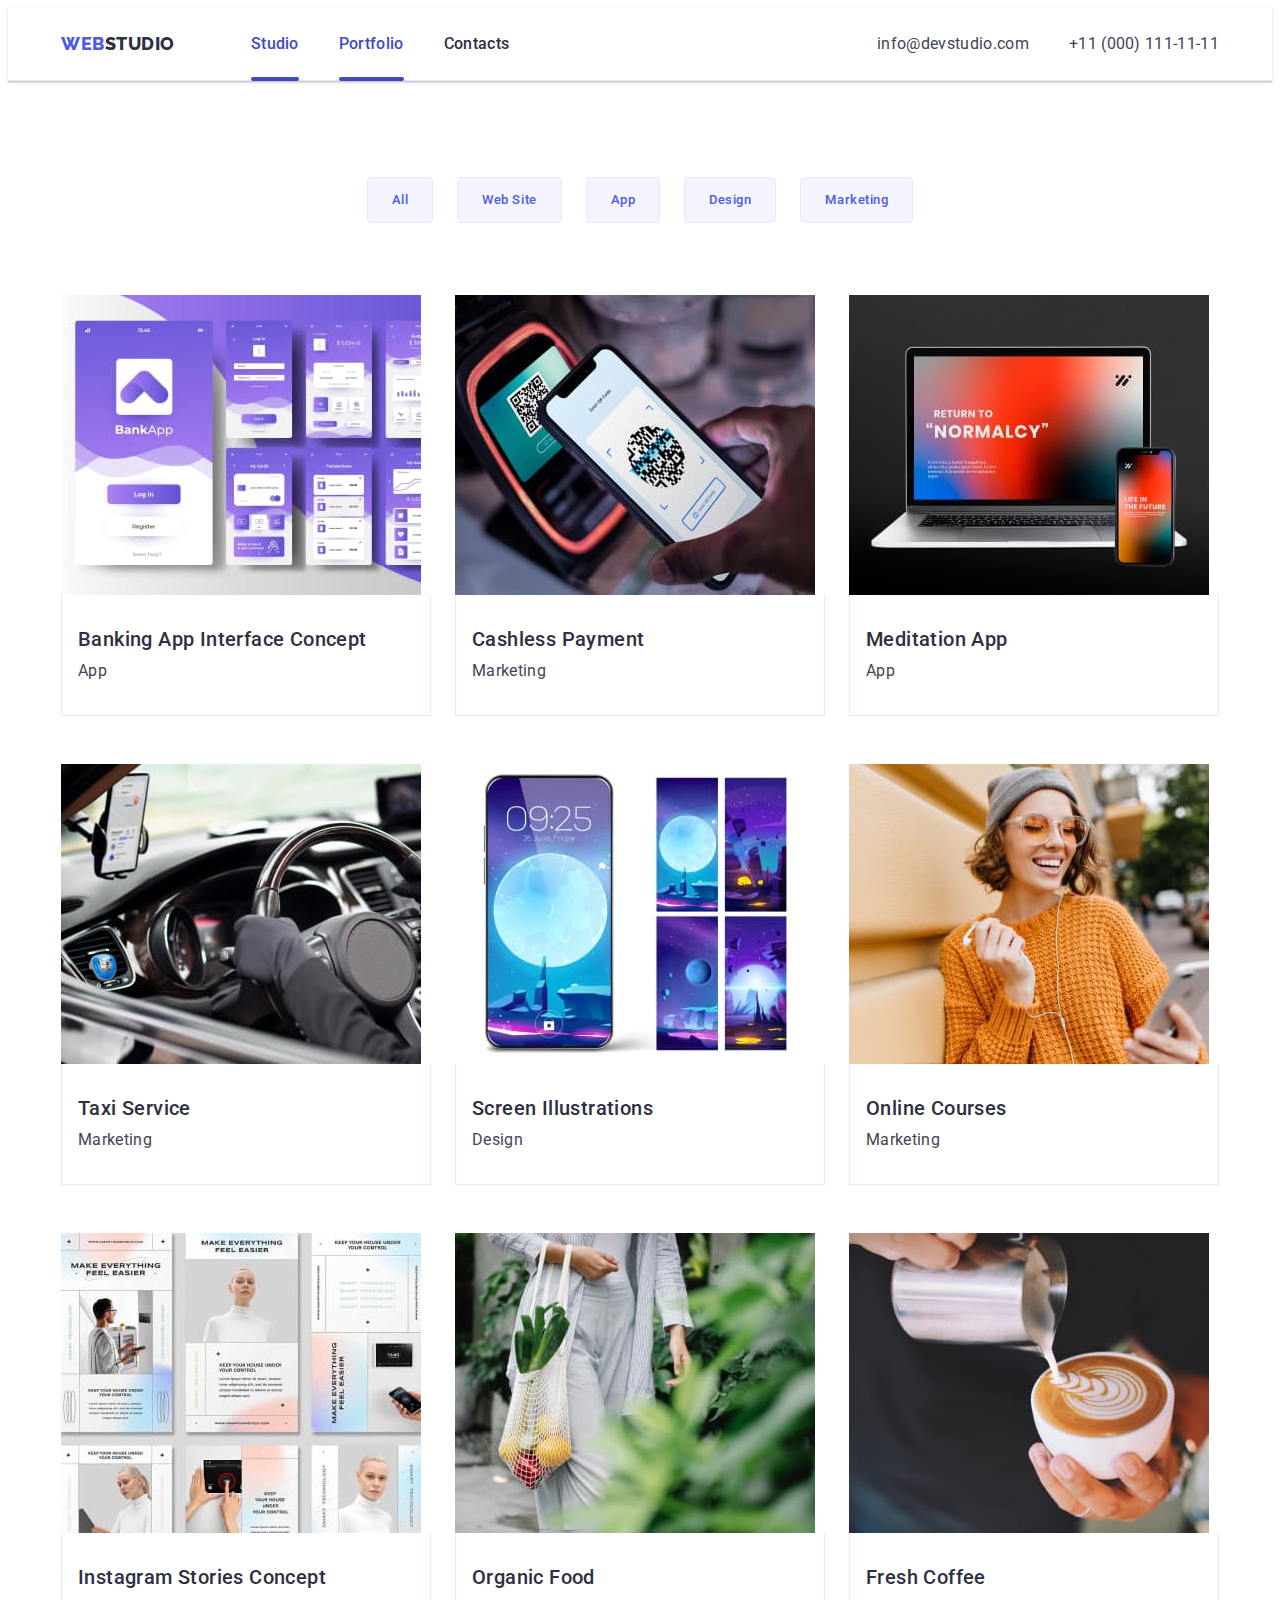
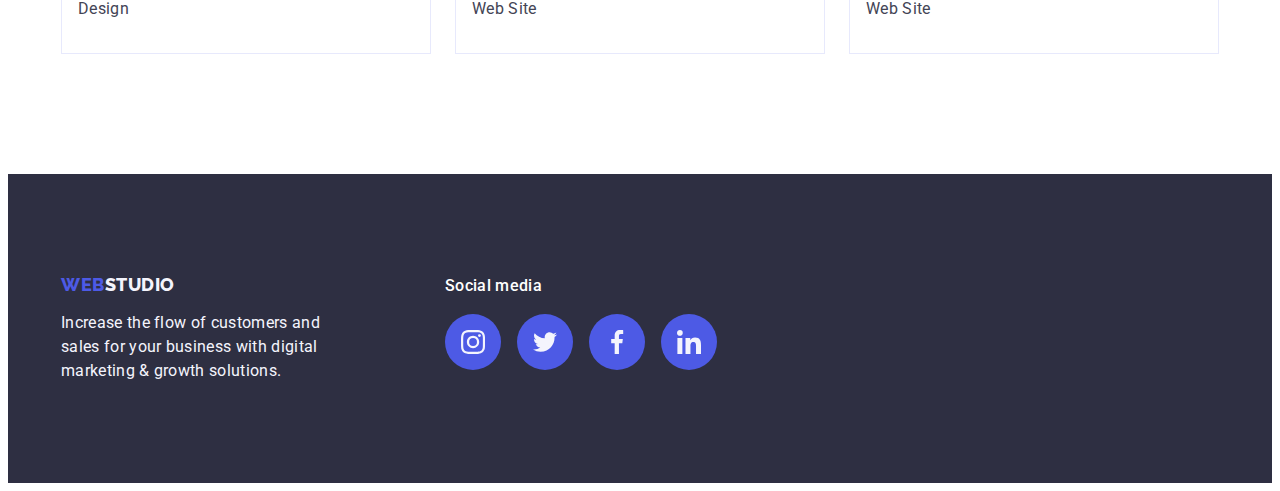
==== portfolio.html @ d02c5060 "Initial commit" ====
<!DOCTYPE html>
<html lang="en">
  <head>
    <meta charset="UTF-8" />
    <meta http-equiv="X-UA-Compatible" content="IE=edge" />
    <meta name="viewport" content="width=device-width, initial-scale=1.0" />
    <title>Web Studio</title>
    <link rel="preconnect" href="https://fonts.googleapis.com" />
    <link rel="preconnect" href="https://fonts.gstatic.com" crossorigin />
    <link
      href="https://fonts.googleapis.com/css2?family=Raleway:wght@800&family=Roboto:wght@400;500;700;900&display=swap"
      rel="stylesheet"
    />
    <link
      rel="stylesheet"
      href="https://cdnjs.cloudflare.com/ajax/libs/modern-normalize/1.1.0/modern-normalize.min.css"
      integrity="sha512-wpPYUAdjBVSE4KJnH1VR1HeZfpl1ub8YT/NKx4PuQ5NmX2tKuGu6U/JRp5y+Y8XG2tV+wKQpNHVUX03MfMFn9Q=="
      crossorigin="anonymous"
      referrerpolicy="no-referrer"
    />
    <link rel="stylesheet" href="./css/styles.css" />
  </head>
  <body>
    <header class="header">
      <div class="container">
        <nav class="site-nav">
          <a class="link logo" href="./index.html"
            >Web<span class="logo-studio">Studio</span>
          </a>
          <ul class="list">
            <li class="item">
              <a class="link page current-page" href="./index.html">Studio</a>
            </li>
            <li class="item">
              <a class="link page current-page" href="./portfolio.html"
                >Portfolio</a
              >
            </li>
            <li class="item">
              <a class="link page" href="">Contacts</a>
            </li>
          </ul>
        </nav>
        <address class="address">
          <ul class="list">
            <li class="item">
              <a class="link" href="mailto:info@devstudio.com"
                >info@devstudio.com
              </a>
            </li>
            <li class="item">
              <a class="link" href="tel:+110001111111">+11 (000) 111-11-11 </a>
            </li>
          </ul>
        </address>
      </div>
    </header>
    <main>
      <!-- Filter -->

      <section class="section gallery">
        <div class="container">
          <h1 class="title visually-hidden">Gallery</h1>
          <ul class="list filter">
            <li class="item item-btn">
              <button class="btn" type="button">All</button>
            </li>
            <li class="item item-btn">
              <button class="btn" type="button">Web Site</button>
            </li>
            <li class="item item-btn">
              <button class="btn" type="button">App</button>
            </li>
            <li class="item item-btn">
              <button class="btn" type="button">Design</button>
            </li>
            <li class="item item-btn">
              <button class="btn" type="button">Marketing</button>
            </li>
          </ul>

          <!-- Gallery -->

          <ul class="list cards">
            <li class="item card">
              <a class="link card-link" href="">
                <div class="image-wrap">
                  <img
                    class="image"
                    src="./images/portfolio-gallery/img-1-banking-app.jpg"
                    alt="Banking app interface"
                    width="360"
                  />
                  <p class="text card-content">
                    14 Stylish and User-Friendly App Design Concepts · Task
                    Manager App · Calorie Tracker App · Exotic Fruit Ecommerce
                    App · Cloud Storage App
                  </p>
                </div>
                <div class="desc">
                  <h2 class="subtitle">Banking App Interface Concept</h2>
                  <p class="text">App</p>
                </div>
              </a>
            </li>
            <li class="item card">
              <a class="link card-link" href="">
                <div class="image-wrap">
                  <img
                    class="image"
                    src="./images/portfolio-gallery/img-2-cashless-payment.jpg"
                    alt="Banking app interface"
                    width="360"
                  />
                  <p class="text card-content">
                    14 Stylish and User-Friendly App Design Concepts · Task
                    Manager App · Calorie Tracker App · Exotic Fruit Ecommerce
                    App · Cloud Storage App
                  </p>
                </div>
                <div class="desc">
                  <h2 class="subtitle">Cashless Payment</h2>
                  <p class="text">Marketing</p>
                </div>
              </a>
            </li>
            <li class="item card">
              <a class="link card-link" href="">
                <div class="image-wrap">
                  <img
                    class="image"
                    src="./images/portfolio-gallery/img-3-meditation-app.jpg"
                    alt="Banking app interface"
                    width="360"
                  />
                  <p class="text card-content">
                    14 Stylish and User-Friendly App Design Concepts · Task
                    Manager App · Calorie Tracker App · Exotic Fruit Ecommerce
                    App · Cloud Storage App
                  </p>
                </div>
                <div class="desc">
                  <h2 class="subtitle">Meditation App</h2>
                  <p class="text">App</p>
                </div>
              </a>
            </li>
            <li class="item card">
              <a class="link card-link" href="">
                <div class="image-wrap">
                  <img
                    class="image"
                    src="./images/portfolio-gallery/img-4-taxi-service.jpg"
                    alt="Banking app interface"
                    width="360"
                  />
                  <p class="text card-content">
                    14 Stylish and User-Friendly App Design Concepts · Task
                    Manager App · Calorie Tracker App · Exotic Fruit Ecommerce
                    App · Cloud Storage App
                  </p>
                </div>
                <div class="desc">
                  <h2 class="subtitle">Taxi Service</h2>
                  <p class="text">Marketing</p>
                </div>
              </a>
            </li>
            <li class="item card">
              <a class="link card-link" href="">
                <div class="image-wrap">
                  <img
                    class="image"
                    src="./images/portfolio-gallery/img-5-screen-illustrations.jpg"
                    alt="Banking app interface"
                    width="360"
                  />
                  <p class="text card-content">
                    14 Stylish and User-Friendly App Design Concepts · Task
                    Manager App · Calorie Tracker App · Exotic Fruit Ecommerce
                    App · Cloud Storage App
                  </p>
                </div>
                <div class="desc">
                  <h2 class="subtitle">Screen Illustrations</h2>
                  <p class="text">Design</p>
                </div>
              </a>
            </li>
            <li class="item card">
              <a class="link card-link" href="">
                <div class="image-wrap">
                  <img
                    class="image"
                    src="./images/portfolio-gallery/img-6-online-courses.jpg"
                    alt="Banking app interface"
                    width="360"
                  />
                  <p class="text card-content">
                    14 Stylish and User-Friendly App Design Concepts · Task
                    Manager App · Calorie Tracker App · Exotic Fruit Ecommerce
                    App · Cloud Storage App
                  </p>
                </div>
                <div class="desc">
                  <h2 class="subtitle">Online Courses</h2>
                  <p class="text">Marketing</p>
                </div>
              </a>
            </li>
            <li class="item card">
              <a class="link card-link" href="">
                <div class="image-wrap">
                  <img
                    class="image"
                    src="./images/portfolio-gallery/img-7-instagram-stories.jpg"
                    alt="Banking app interface"
                    width="360"
                  />
                  <p class="text card-content">
                    14 Stylish and User-Friendly App Design Concepts · Task
                    Manager App · Calorie Tracker App · Exotic Fruit Ecommerce
                    App · Cloud Storage App
                  </p>
                </div>
                <div class="desc">
                  <h2 class="subtitle">Instagram Stories Concept</h2>
                  <p class="text">Design</p>
                </div>
              </a>
            </li>
            <li class="item card">
              <a class="link card-link" href="">
                <div class="image-wrap">
                  <img
                    class="image"
                    src="./images/portfolio-gallery/img-8-organic-food.jpg"
                    alt="Banking app interface"
                    width="360"
                  />
                  <p class="text card-content">
                    14 Stylish and User-Friendly App Design Concepts · Task
                    Manager App · Calorie Tracker App · Exotic Fruit Ecommerce
                    App · Cloud Storage App
                  </p>
                </div>
                <div class="desc">
                  <h2 class="subtitle">Organic Food</h2>
                  <p class="text">Web Site</p>
                </div>
              </a>
            </li>
            <li class="item card">
              <a class="link card-link" href="">
                <div class="image-wrap">
                  <img
                    class="image"
                    src="./images/portfolio-gallery/img-9-fresh-coffee.jpg"
                    alt="Banking app interface"
                    width="360"
                  />
                  <p class="text card-content">
                    14 Stylish and User-Friendly App Design Concepts · Task
                    Manager App · Calorie Tracker App · Exotic Fruit Ecommerce
                    App · Cloud Storage App
                  </p>
                </div>
                <div class="desc">
                  <h2 class="subtitle">Fresh Coffee</h2>
                  <p class="text">Web Site</p>
                </div>
              </a>
            </li>
          </ul>
        </div>
      </section>
    </main>

    <!-- Footer -->

    <footer class="footer">
      <div class="container">
        <div class="logo-wrap">
          <a class="link logo" href="./index.html"
            >Web<span class="logo-studio">Studio</span>
          </a>
          <p class="text">
            Increase the flow of customers and sales for your business with
            digital marketing & growth solutions.
          </p>
        </div>
        <div class="social-media">
          <p class="social-title">Social media</p>
          <ul class="list icon-box">
            <li class="item">
              <a href="" class="link icon-wrap">
                <svg class="icon" width="24" height="24">
                  <use href="./images/icons.svg#icon-instagram"></use>
                </svg>
              </a>
            </li>
            <li class="item">
              <a href="" class="link icon-wrap">
                <svg class="icon" width="24" height="24">
                  <use href="./images/icons.svg#icon-twitter"></use>
                </svg>
              </a>
            </li>
            <li class="item">
              <a href="" class="link icon-wrap">
                <svg class="icon" width="24" height="24">
                  <use href="./images/icons.svg#icon-facebook"></use>
                </svg>
              </a>
            </li>
            <li class="item">
              <a href="" class="link icon-wrap">
                <svg class="icon" width="24" height="24">
                  <use href="./images/icons.svg#icon-linkedin"></use>
                </svg>
              </a>
            </li>
          </ul>
        </div>
      </div>
    </footer>
  </body>
</html>
---- css/styles.css ----
:root {
  /* Colors */
  --primary-brand-iris: #4d5ae5;
  --pressed-state-ocean: #404bbf;
  --dark-navy-blue: #2e2f42;
  --success-green: #31d0aa;
  --text-slate: #434455;
  --subtle-text-light-slate: #8e8f99;
  --accent-cornflower: #e7e9fc;
  --light-cloud: #f4f4fd;
  --modal-overlay-navy-blue-modal: #2e2f42;
  --hero-background-grey: #2e2f42;
  --white-background: #ffffff;
  --modal-background-dairy: #fcfcfc;
  --footer-background-grey: #2e2f42;
  --hero-gradient: rgba(46, 47, 66, 0.7);

  /* Size */

  --primary-container-width: 1158px;
  --outer-container-width: 1440px;
}

body {
  background-color: var(--white-background);
  color: var(--text-slate);

  font-family: "Roboto", sans-serif;
  font-size: 16px;
  line-height: 1.5;
  letter-spacing: 0.02em;
}

.list {
  padding: 0;
  margin: 0;
  list-style: none;
}

.image {
  display: block;
  max-width: 100%;
  height: auto;
}

.link {
  text-decoration: none;
}

.title,
.subtitle,
.text {
  margin: 0;
}

.btn {
  display: block;
}

.visually-hidden {
  position: absolute;
  width: 1px;
  height: 1px;
  margin: -1px;
  border: 0;
  padding: 0;
  white-space: nowrap;
  clip-path: inset(100%);
  clip: rect(0 0 0 0);
  overflow: hidden;
}

.container {
  max-width: var(--primary-container-width);
  padding-left: 15px;
  padding-right: 15px;
  margin-left: auto;
  margin-right: auto;
}

/**
	|============================
	| Index page
	|============================
*/

/* Header */

.header {
  border-bottom: 1px solid var(--accent-cornflower);
  box-shadow: 0px 2px 1px rgba(46, 47, 66, 0.08),
    0px 1px 1px rgba(46, 47, 66, 0.16), 0px 1px 6px rgba(46, 47, 66, 0.08);
}

.header .container {
  display: flex;
  align-items: center;
}

/* Logo */

.logo {
  margin-right: 76px;
  font-family: "Raleway", sans-serif;
  font-weight: 800;
  font-size: 18px;
  line-height: 1.17;
  letter-spacing: 0.03em;
  color: var(--primary-brand-iris);
  text-transform: uppercase;
}

.logo-studio {
  color: var(--dark-navy-blue);
}

/* Site-nav */

.site-nav {
  display: flex;
  align-items: center;
}

.site-nav .list {
  display: flex;
}

.header .link {
  display: block;
  padding-top: 24px;
  padding-bottom: 24px;
}

.site-nav .item:not(:last-child) {
  margin-right: 40px;
}

.site-nav .page {
  font-weight: 500;
  color: var(--dark-navy-blue);
  transition: color 250ms cubic-bezier(0.4, 0, 0.2, 1);
}

.site-nav .page:hover,
.site-nav .page:focus {
  color: var(--pressed-state-ocean);
}

.site-nav .current-page {
  position: relative;
  color: var(--pressed-state-ocean);
}

.site-nav .current-page::after {
  content: "";
  position: absolute;
  left: 0;
  bottom: -1px;
  width: 100%;
  height: 4px;
  background-color: var(--pressed-state-ocean);
  border-radius: 2px;
}

/* Address */

.address {
  display: flex;
  margin-left: auto;
  font-style: normal;
}

.address .list {
  display: flex;
}

.address .item:not(:last-child) {
  margin-right: 40px;
}

.address .link {
  color: var(--text-slate);
  transition: color 250ms cubic-bezier(0.4, 0, 0.2, 1);
}

.address .link:hover,
.address .link:focus {
  color: var(--pressed-state-ocean);
}

/* SECTION Hero */

.section.hero {
  max-width: var(--outer-container-width);
  min-height: 600px;
  margin-left: auto;
  margin-right: auto;
  background-image: linear-gradient(
      rgba(46, 47, 66, 0.7),
      rgba(46, 47, 66, 0.7)
    ),
    url(../images/hero/hero.jpg);
  background-repeat: no-repeat;
  background-position: center;
  background-size: cover;
  background-color: var(--hero-background-grey);
}

.section.hero .title {
  max-width: 496px;
  padding-top: 188px;
  margin-left: auto;
  margin-right: auto;
  margin-bottom: 48px;
  font-weight: 700;
  font-size: 56px;
  line-height: 1.07;
  letter-spacing: 0.02em;
  color: var(--white-background);
}

.hero .btn {
  margin-left: auto;
  margin-right: auto;
  min-width: 169px;
  height: 56px;
  padding: 16px 32px;
  font-weight: 500;
  line-height: 1.5;
  letter-spacing: 0.04em;
  color: var(--white-background);
  background-color: var(--primary-brand-iris);
  border: none;
  border-radius: 4px;
  cursor: pointer;
  transition: background-color 250ms cubic-bezier(0.4, 0, 0.2, 1);
}
.hero .btn:hover,
.hero .btn:focus {
  background-color: var(--pressed-state-ocean);
  /* cursor: pointer; */
}

/* SECTION Features */

.section.features {
  padding-top: 120px;
  padding-bottom: 120px;
}

.features .list {
  display: flex;
}

.features .item {
  flex-basis: calc((100% - 24px * 3) / 4);
}

.features .item:not(:last-child) {
  margin-right: 24px;
}

.features .icon-box {
  display: flex;
  justify-content: center;
  align-items: center;
  height: 112px;
  margin-bottom: 8px;
  background-color: var(--light-cloud);
  border-radius: 4px;
}

.section .subtitle {
  font-weight: 500;
  font-size: 20px;
  line-height: 1.2;
  letter-spacing: 0.02em;
  color: var(--dark-navy-blue);
}

.section .text {
  color: var(--text-slate);
}

.section .subtitle {
  margin-bottom: 8px;
}

/* SECTION What are we doing */

.section.preview {
  padding-bottom: 120px;
}

.section .title {
  margin-bottom: 72px;
  font-weight: 700;
  font-size: 36px;
  line-height: 1.11;
  text-align: center;
  letter-spacing: 0.02em;
  text-transform: capitalize;
  color: var(--dark-navy-blue);
}

.preview .list {
  display: flex;
}

.preview .item {
  flex-basis: calc((100% - 48px) / 3);
}

.preview .item:not(:last-child) {
  margin-right: 24px;
}

.preview .item {
  border: 1px solid var(--accent-cornflower);
}

/* SECTION Our team */

.section.team {
  padding-top: 120px;
  padding-bottom: 120px;
  background-color: var(--light-cloud);
}

.team .item-card {
  background-color: var(--white-background);
  box-shadow: 0px 1px 6px rgba(46, 47, 66, 0.08),
    0px 1px 1px rgba(46, 47, 66, 0.16), 0px 2px 1px rgba(46, 47, 66, 0.08);
  border-radius: 0px 0px 4px 4px;
}

.team .desc {
  padding-top: 32px;
  padding-bottom: 32px;
  text-align: center;
}

.team .team-list {
  display: flex;
  gap: 24px;
}

.team .icon-box {
  display: flex;
  justify-content: center;
  gap: 24px;
}

.team .icon-wrap {
  display: flex;
  justify-content: center;
  align-items: center;
  width: 40px;
  height: 40px;
  padding: 12px;
  border-radius: 50%;
  background-color: var(--primary-brand-iris);
  transition: background-color 250ms cubic-bezier(0.4, 0, 0.2, 1);
}

.team .icon {
  fill: var(--light-cloud);
}

.team .icon-wrap:hover,
.team .icon-wrap:focus {
  background-color: var(--pressed-state-ocean);
}

.team .text {
  margin-bottom: 8px;
}

/* SECTION Customers */

section.customers {
  padding-top: 120px;
  padding-bottom: 120px;
}

.customers .title {
  line-height: 1.1;
}

.customers .icon-box {
  display: flex;
  gap: 24px;
}

.customers .item {
  flex-basis: calc((100% - 24px * 5) / 6);
  height: 88px;
}

.customers .icon-wrap {
  display: flex;
  justify-content: center;
  align-items: center;
  width: 100%;
  height: 100%;
  border: 1px solid var(--subtle-text-light-slate);
  border-radius: 4px;
  color: var(--subtle-text-light-slate);
  transition: border-color 250ms cubic-bezier(0.4, 0, 0.2, 1),
    color 250ms cubic-bezier(0.4, 0, 0.2, 1);
}

.customers .icon-wrap:hover,
.customers .icon-wrap:focus {
  border-color: var(--pressed-state-ocean);
  color: var(--pressed-state-ocean);
}

.customers .icon {
  fill: currentColor;
}

/* Footer */

.footer .container {
  display: flex;
  align-items: baseline;
}

.footer .logo-wrap {
  margin-right: 120px;
}

.footer {
  padding-top: 100px;
  padding-bottom: 100px;
  background-color: var(--footer-background-grey);
}

.footer .logo-studio,
.footer .text {
  color: var(--light-cloud);
}

.footer .text {
  width: 264px;
}

.footer .social-title {
  margin-top: 0;
  margin-bottom: 16px;
  font-weight: 500;
  font-size: 16px;
  line-height: 1.5;
  letter-spacing: 0.02em;
  color: var(--white-background);
}

.footer .logo {
  display: inline-block;
  margin-bottom: 16px;
}

.footer .icon-box {
  display: flex;
  gap: 16px;
}

.footer .icon-wrap {
  display: flex;
  justify-content: center;
  align-items: center;
  width: 40px;
  height: 40px;
  padding: 8px;
  border-radius: 50%;
  background-color: var(--primary-brand-iris);
  transition: background-color 250ms cubic-bezier(0.4, 0, 0.2, 1);
}

.footer .icon-wrap:hover,
.footer .icon-wrap:focus {
  background-color: var(--success-green);
}

.footer .icon {
  fill: var(--light-cloud);
}

/* Modal */

.backdrop {
  position: fixed;
  top: 0;
  left: 0;
  width: 100%;
  height: 100%;
  background-color: rgba(46, 47, 66, 0.4);
  opacity: 1;
  visibility: visible;
  transition: opacity 250ms cubic-bezier(0.4, 0, 0.2, 1),
    visibility 250ms cubic-bezier(0.4, 0, 0.2, 1);
}

.backdrop.is-hidden {
  visibility: hidden;
  opacity: 0;
  pointer-events: none;
}

.backdrop .modal {
  position: absolute;
  top: 50%;
  left: 50%;
  transform: translate(-50%, -50%) scale(1);
  min-width: 408px;
  min-height: 576px;

  background: var(--modal-background-dairy);
  box-shadow: 0px 1px 1px rgba(0, 0, 0, 0.14), 0px 1px 3px rgba(0, 0, 0, 0.12),
    0px 2px 1px rgba(0, 0, 0, 0.2);
  border-radius: 4px;
  transition: transform 250ms cubic-bezier(0.4, 0, 0.2, 1);
}

.backdrop.is-hidden .modal {
  transform: translate(-50%, -50%) scale(1.5);
}

.modal .btn-close {
  position: absolute;
  top: 24px;
  right: 24px;
  display: flex;
  align-items: center;
  justify-content: center;
  width: 24px;
  height: 24px;
  padding: 0;
  color: var(--dark-navy-blue);
  background-color: var(--accent-cornflower);
  border: 1px solid rgba(0, 0, 0, 0.1);
  border-radius: 50%;
  cursor: pointer;
  transition: background-color 250ms cubic-bezier(0.4, 0, 0.2, 1),
    border 250ms cubic-bezier(0.4, 0, 0.2, 1);
}

.modal .btn-close:hover,
.modal .btn-close:focus {
  color: var(--white-background);
  background-color: var(--pressed-state-ocean);
  border: none;
}

.modal .icon {
  fill: currentColor;
  transition: fill 250ms cubic-bezier(0.4, 0, 0.2, 1);
}

/**
	|============================
	| Portfolio page
	|============================
*/

/* SECTION Gallery */

/* Filter */

.section.gallery {
  padding-top: 96px;
  padding-bottom: 120px;
}

.gallery .filter {
  display: flex;
  justify-content: center;
  margin-bottom: 72px;
}

.gallery .item-btn:not(:last-child) {
  margin-right: 24px;
}

.gallery .btn {
  padding: 12px 24px;
  font-family: inherit;
  font-weight: 500;
  line-height: 1.5;
  letter-spacing: 0.04em;
  color: var(--primary-brand-iris);
  background-color: var(--light-cloud);
  border: 1px solid var(--accent-cornflower);
  border-radius: 4px;
  transition: color 250ms cubic-bezier(0.4, 0, 0.2, 1),
    border-color 250ms cubic-bezier(0.4, 0, 0.2, 1),
    background-color 250ms cubic-bezier(0.4, 0, 0.2, 1),
    box-shadow 250ms cubic-bezier(0.4, 0, 0.2, 1);
}

.gallery .btn:hover,
.gallery .btn:focus {
  color: var(--white-background);
  background-color: var(--pressed-state-ocean);
  border: 1px solid transparent;
  box-shadow: 0px 3px 1px rgba(0, 0, 0, 0.1), 0px 2px 1px rgba(0, 0, 0, 0.08),
    0px 2px 2px rgba(0, 0, 0, 0.12);
  cursor: pointer;
}

/* Gallery */

.gallery .desc {
  padding-top: 32px;
  padding-bottom: 32px;
  padding-left: 16px;
  padding-right: 16px;
  text-align: start;
  border: 1px solid var(--accent-cornflower);
  border-top: none;
}

.gallery .cards {
  display: flex;
  flex-wrap: wrap;
}

.gallery .card {
  flex-basis: calc((100% - 24px * 2) / 3);
}

.gallery .card:not(:nth-child(3n + 3)) {
  margin-right: 24px;
}

.gallery .card:not(:nth-last-child(-n + 3)) {
  margin-bottom: 48px;
}

.gallery .card-link {
  display: block;
  transition: box-shadow 250ms cubic-bezier(0.4, 0, 0.2, 1);
}

.gallery .card-link:hover,
.gallery .card-link:focus {
  box-shadow: 0px 1px 6px rgba(46, 47, 66, 0.08),
    0px 1px 1px rgba(46, 47, 66, 0.16), 0px 2px 1px rgba(46, 47, 66, 0.08);
}

.gallery .image-wrap {
  position: relative;
  overflow: hidden;
}

.gallery .card-content {
  position: absolute;
  top: 0;
  left: 0;
  transform: translateY(100%);
  width: 100%;
  height: 100%;
  padding: 40px 32px;
  color: var(--light-cloud);

  background-color: var(--primary-brand-iris);
  transition: transform 250ms cubic-bezier(0.4, 0, 0.2, 1);
}

.gallery .card-link:hover .card-content,
.gallery .card-link:focus .card-content {
  transform: translateY(0%);
}
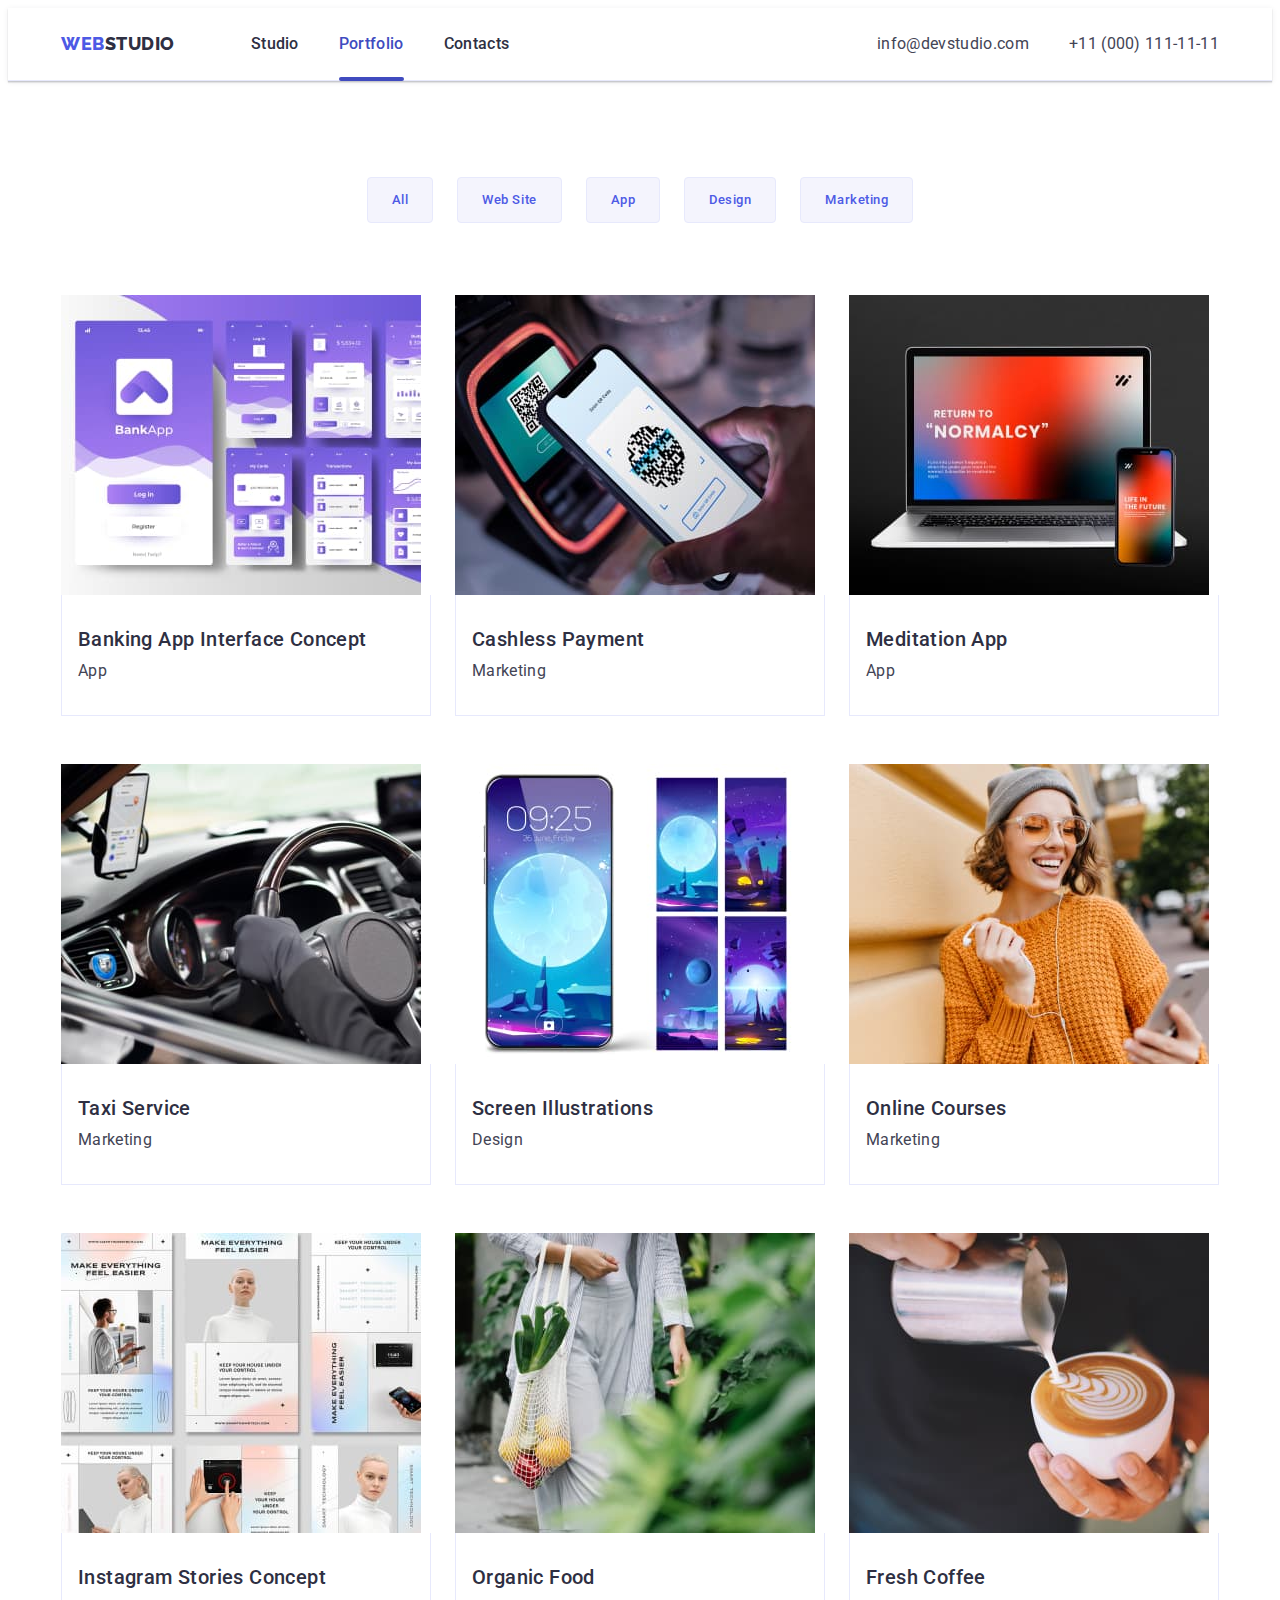
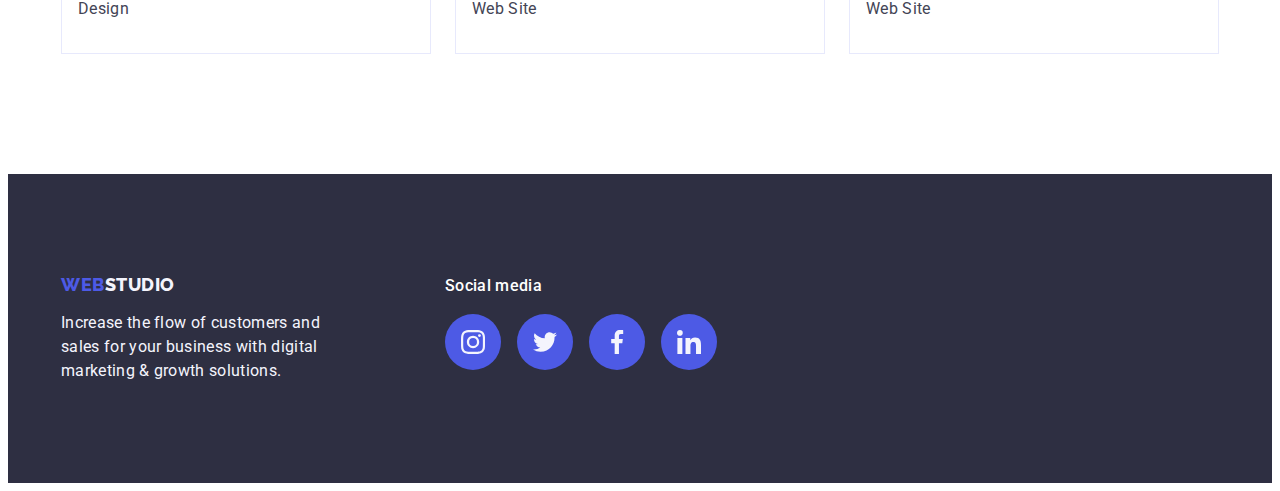
==== commit 1220764c: "added input fields" ====
--- a/portfolio.html
+++ b/portfolio.html
@@ -29,7 +29,7 @@
           </a>
           <ul class="list">
             <li class="item">
-              <a class="link page current-page" href="./index.html">Studio</a>
+              <a class="link page" href="./index.html">Studio</a>
             </li>
             <li class="item">
               <a class="link page current-page" href="./portfolio.html"
--- a/css/styles.css
+++ b/css/styles.css
@@ -513,8 +513,12 @@
   top: 50%;
   left: 50%;
   transform: translate(-50%, -50%) scale(1);
-  min-width: 408px;
-  min-height: 576px;
+  width: 408px;
+  height: 576px;
+  padding-top: 72px;
+  padding-bottom: 24px;
+  padding-left: 24px;
+  padding-right: 24px;
 
   background: var(--modal-background-dairy);
   box-shadow: 0px 1px 1px rgba(0, 0, 0, 0.14), 0px 1px 3px rgba(0, 0, 0, 0.12),
@@ -558,6 +562,105 @@
   transition: fill 250ms cubic-bezier(0.4, 0, 0.2, 1);
 }
 
+.modal .title {
+  padding-bottom: 16px;
+  font-weight: 500;
+  font-size: 16px;
+  line-height: 1.5;
+  text-align: center;
+  /* letter-spacing: 0.02em; */
+  color: var(--dark-navy-blue);
+}
+
+.modal .form {
+  display: flex;
+  flex-direction: column;
+  /* gap: 8px; */
+}
+
+.modal .label {
+  display: flex;
+  flex-direction: column;
+  gap: 4px;
+  padding-bottom: 8px;
+  font-size: 12px;
+  line-height: 1.17;
+  letter-spacing: 0.04em;
+  color: var(--text-slate);
+}
+
+.modal .input-wrap {
+  position: relative;
+}
+
+.modal .input {
+  width: 100%;
+  min-height: 40px;
+  padding-left: 38px;
+  border: 1px solid rgba(46, 47, 66, 0.4);
+  border-radius: 4px;
+  outline: none;
+  transition: border-color 250ms cubic-bezier(0.4, 0, 0.2, 1);
+}
+
+.modal .input:hover,
+.modal .input:focus {
+  border-color: var(--primary-brand-iris);
+}
+.modal .input:hover + .icon-input,
+.modal .input:focus + .icon-input {
+  fill: var(--primary-brand-iris);
+}
+
+.modal .icon-input {
+  position: absolute;
+  top: 50%;
+  left: 16px;
+  transform: translateY(-50%);
+  transition: fill 250ms cubic-bezier(0.4, 0, 0.2, 1);
+}
+
+.modal .input.comment {
+  min-height: 120px;
+  padding-left: 16px;
+}
+
+.modal .btn-send {
+  margin-left: auto;
+  margin-right: auto;
+  min-width: 169px;
+  height: 56px;
+  padding: 16px 32px;
+  font-weight: 500;
+  line-height: 1.5;
+  letter-spacing: 0.04em;
+  color: var(--white-background);
+  background-color: var(--primary-brand-iris);
+  border: none;
+  border-radius: 4px;
+  cursor: pointer;
+  transition: background-color 250ms cubic-bezier(0.4, 0, 0.2, 1);
+}
+.modal .btn-send:hover,
+.modal .btn-send:focus {
+  background-color: var(--pressed-state-ocean);
+}
+
+.modal .label-checkbox {
+  padding-top: 8px;
+  padding-bottom: 24px;
+  gap: 0;
+  font-size: 12px;
+  line-height: 1.17;
+  letter-spacing: 0.04em;
+  color: var(--text-slate);
+}
+
+.modal .link-checkbox {
+  text-decoration: underline;
+  color: var(--primary-brand-iris);
+  cursor: pointer;
+}
 /**
 	|============================
 	| Portfolio page
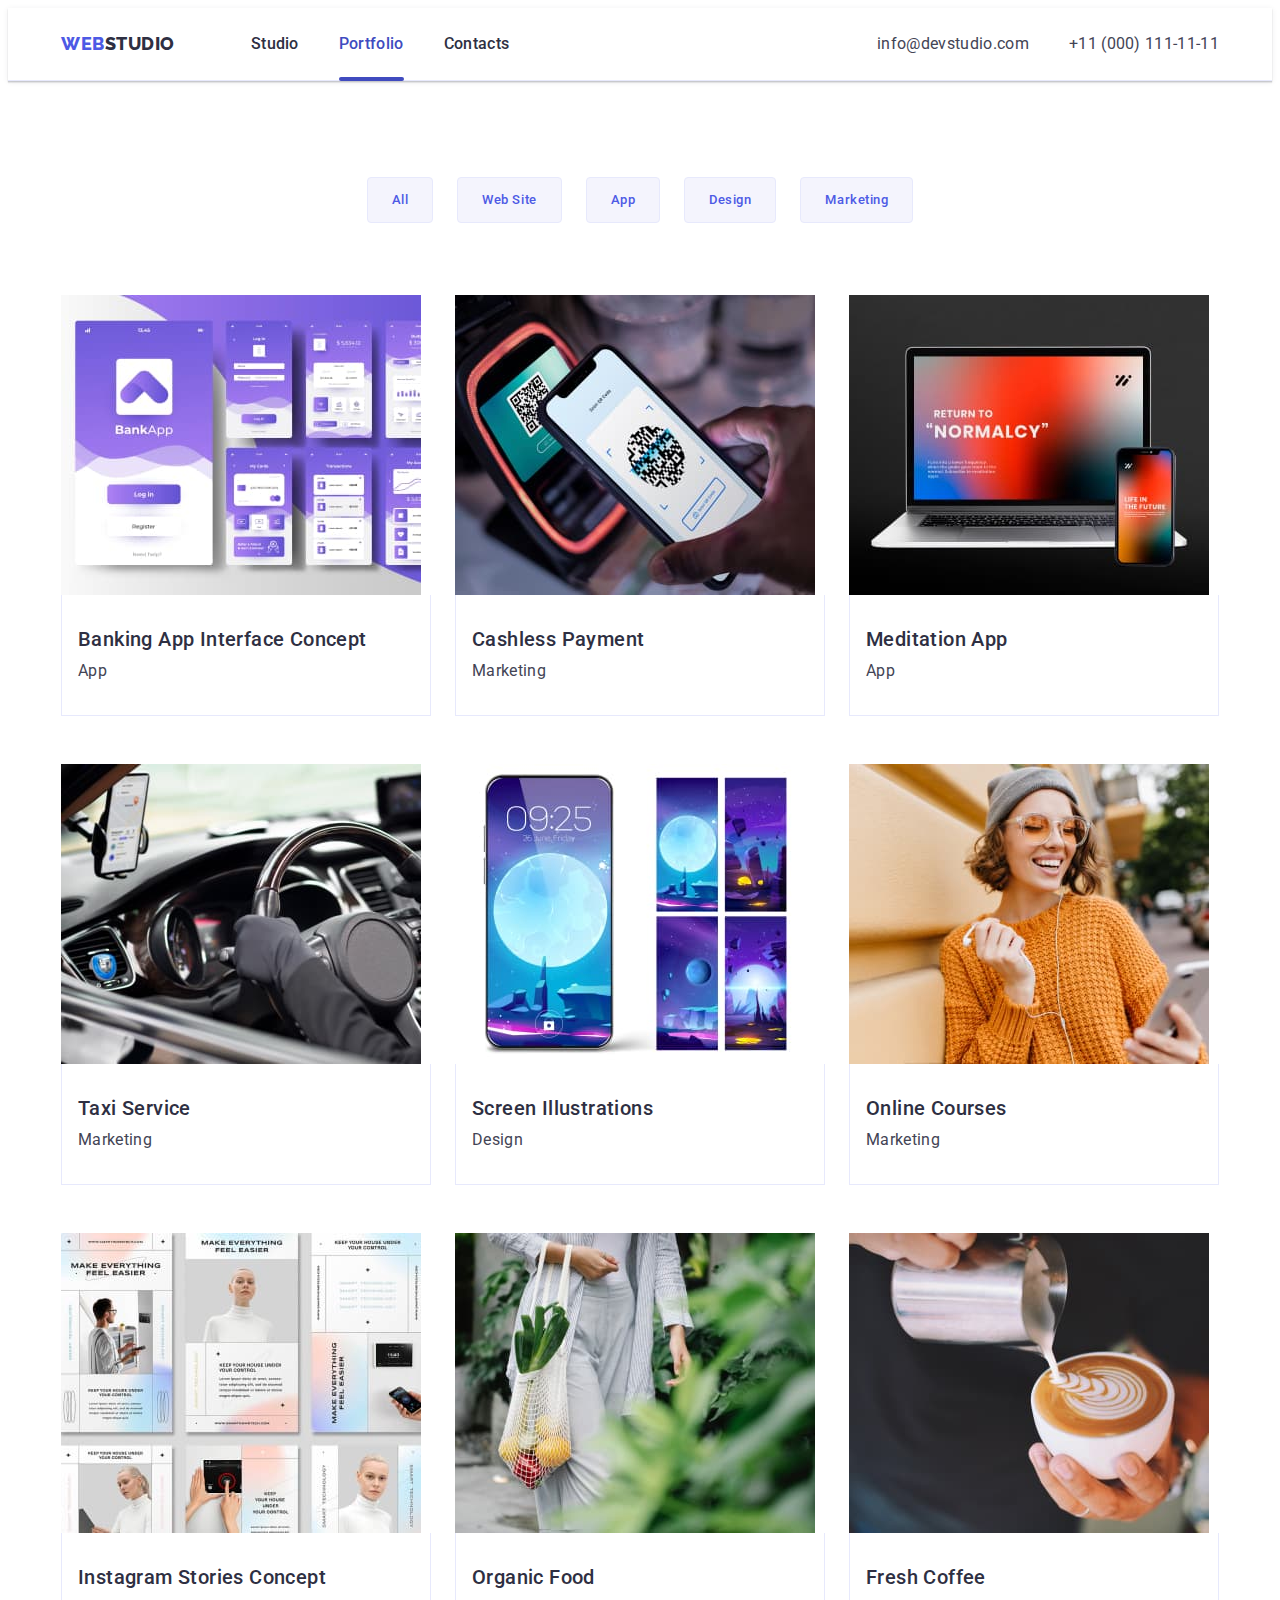
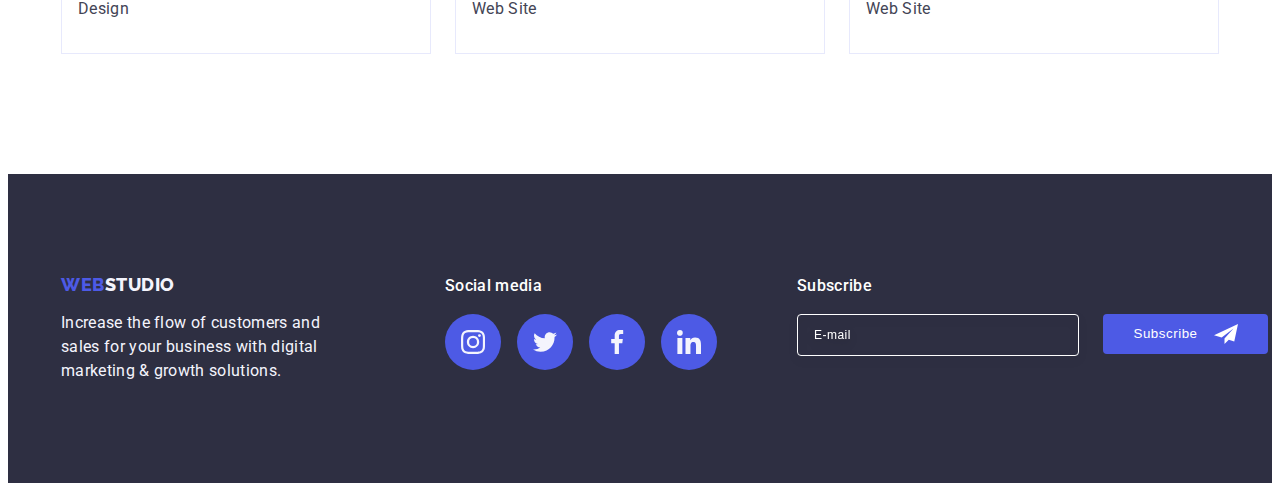
==== commit 5679dd79: "updated footer" ====
--- a/portfolio.html
+++ b/portfolio.html
@@ -322,6 +322,29 @@
             </li>
           </ul>
         </div>
+        <form
+          class="form-subscribe"
+          name="subscribe-form"
+          autocomplete="off"
+          novalidate
+        >
+          <label class="label" for="subscribe">Subscribe</label>
+          <div class="div-inner">
+            <input
+              class="input"
+              type="email"
+              name="email"
+              id="subscribe"
+              placeholder="E-mail"
+            />
+            <button class="btn-subscribe" type="submit">
+              Subscribe
+              <svg class="icon" width="24" height="24">
+                <use href="./images/icons.svg#icon-subscribe"></use>
+              </svg>
+            </button>
+          </div>
+        </form>
       </div>
     </footer>
   </body>
--- a/css/styles.css
+++ b/css/styles.css
@@ -57,6 +57,10 @@
   display: block;
 }
 
+.input {
+  padding: 0;
+}
+
 .visually-hidden {
   position: absolute;
   width: 1px;
@@ -238,7 +242,6 @@
 .hero .btn:hover,
 .hero .btn:focus {
   background-color: var(--pressed-state-ocean);
-  /* cursor: pointer; */
 }
 
 /* SECTION Features */
@@ -446,6 +449,10 @@
   width: 264px;
 }
 
+.footer .social-media {
+  margin-right: 80px;
+}
+
 .footer .social-title {
   margin-top: 0;
   margin-bottom: 16px;
@@ -485,6 +492,71 @@
 
 .footer .icon {
   fill: var(--light-cloud);
+}
+
+.form-subscribe .label {
+  font-weight: 500;
+  font-size: 16px;
+  line-height: 1.5;
+  letter-spacing: 0.02em;
+  color: var(--white-background);
+}
+
+.footer .btn-subscribe {
+  display: flex;
+  align-items: center;
+  justify-content: center;
+  gap: 16px;
+  margin-left: auto;
+  margin-right: auto;
+  min-width: 165px;
+  height: 40px;
+  padding: 8px 24px;
+  font-weight: 500;
+  line-height: 1.5;
+  letter-spacing: 0.04em;
+  color: var(--white-background);
+  background-color: var(--primary-brand-iris);
+  border: none;
+  border-radius: 4px;
+  cursor: pointer;
+  transition: background-color 250ms cubic-bezier(0.4, 0, 0.2, 1);
+}
+.footer .btn-subscribe:hover,
+.footer .btn-subscribe:focus {
+  background-color: var(--pressed-state-ocean);
+}
+
+.form-subscribe .input {
+  width: 264px;
+  height: 40px;
+  padding-left: 16px;
+  border: 1px solid var(--white-background);
+  filter: drop-shadow(0px 4px 4px rgba(0, 0, 0, 0.15));
+  border-radius: 4px;
+  background-color: transparent;
+  outline: transparent;
+  font-size: 12px;
+  line-height: 2;
+  letter-spacing: 0.04em;
+  color: var(--white-background);
+}
+
+.form-subscribe .input::placeholder {
+  font-size: 12px;
+  line-height: 2;
+  letter-spacing: 0.04em;
+  color: var(--white-background);
+}
+
+.form-subscribe .label {
+  display: block;
+  margin-bottom: 16px;
+}
+
+.div-inner {
+  display: flex;
+  gap: 24px;
 }
 
 /* Modal */
@@ -563,7 +635,7 @@
 }
 
 .modal .title {
-  padding-bottom: 16px;
+  margin-bottom: 16px;
   font-weight: 500;
   font-size: 16px;
   line-height: 1.5;
@@ -578,54 +650,62 @@
   /* gap: 8px; */
 }
 
-.modal .label {
-  display: flex;
-  flex-direction: column;
-  gap: 4px;
-  padding-bottom: 8px;
+.form .label {
+  margin-bottom: 4px;
   font-size: 12px;
   line-height: 1.17;
-  letter-spacing: 0.04em;
-  color: var(--text-slate);
-}
-
-.modal .input-wrap {
-  position: relative;
-}
-
-.modal .input {
+  letter-spacing: 0.01em;
+  color: var(--subtle-text-light-slate);
+}
+
+.form .input {
   width: 100%;
   min-height: 40px;
   padding-left: 38px;
   border: 1px solid rgba(46, 47, 66, 0.4);
   border-radius: 4px;
-  outline: none;
+  outline: transparent;
   transition: border-color 250ms cubic-bezier(0.4, 0, 0.2, 1);
 }
 
-.modal .input:hover,
-.modal .input:focus {
+.form .input:hover,
+.form .input:focus {
   border-color: var(--primary-brand-iris);
 }
-.modal .input:hover + .icon-input,
-.modal .input:focus + .icon-input {
-  fill: var(--primary-brand-iris);
-}
-
-.modal .icon-input {
+.form .input:hover + .icon-input,
+.form .input:focus + .icon-input {
+  color: var(--primary-brand-iris);
+}
+
+.form-input-wrap {
+  position: relative;
+  margin-bottom: 8px;
+}
+
+.form .icon-input {
   position: absolute;
   top: 50%;
   left: 16px;
   transform: translateY(-50%);
-  transition: fill 250ms cubic-bezier(0.4, 0, 0.2, 1);
-}
-
-.modal .input.comment {
+  color: var(--dark-navy-blue);
+  fill: currentColor;
+  transition: color 250ms cubic-bezier(0.4, 0, 0.2, 1);
+}
+
+.form .input.comment {
   min-height: 120px;
   padding-left: 16px;
-}
-
-.modal .btn-send {
+  margin-bottom: 16px;
+}
+
+.form .input.comment::placeholder {
+  font-size: 12px;
+  line-height: 1.17;
+  letter-spacing: 0.04em;
+  color: rgba(46, 47, 66, 0.4);
+}
+
+.form .btn-send {
   margin-left: auto;
   margin-right: auto;
   min-width: 169px;
@@ -641,26 +721,60 @@
   cursor: pointer;
   transition: background-color 250ms cubic-bezier(0.4, 0, 0.2, 1);
 }
-.modal .btn-send:hover,
-.modal .btn-send:focus {
+.form .btn-send:hover,
+.form .btn-send:focus {
   background-color: var(--pressed-state-ocean);
 }
 
-.modal .label-checkbox {
-  padding-top: 8px;
-  padding-bottom: 24px;
+.form .label-checkbox {
+  display: flex;
+  align-items: center;
+  margin-bottom: 24px;
   gap: 0;
   font-size: 12px;
   line-height: 1.17;
   letter-spacing: 0.04em;
-  color: var(--text-slate);
-}
-
-.modal .link-checkbox {
+  color: var(--subtle-text-light-slate);
+}
+
+.form .input-checkbox {
+  position: absolute;
+  width: 1px;
+  height: 1px;
+  margin: -1px;
+  border: 0;
+  padding: 0;
+  white-space: nowrap;
+  clip-path: inset(100%);
+  clip: rect(0 0 0 0);
+  overflow: hidden;
+}
+
+.form .icon-checkbox-default {
+  color: transparent;
+  fill: currentColor;
+  stroke: rgba(46, 47, 66, 0.4);
+}
+
+.form .icon-checkbox-click {
+  opacity: 0;
+  transition: opacity 250ms cubic-bezier(0.4, 0, 0.2, 1);
+}
+
+.form .input-checkbox:checked + .icon-checkbox .icon-checkbox-click {
+  opacity: 1;
+}
+
+.form .link-checkbox {
   text-decoration: underline;
   color: var(--primary-brand-iris);
   cursor: pointer;
 }
+
+.form .icon-checkbox {
+  margin-right: 8px;
+}
+
 /**
 	|============================
 	| Portfolio page
